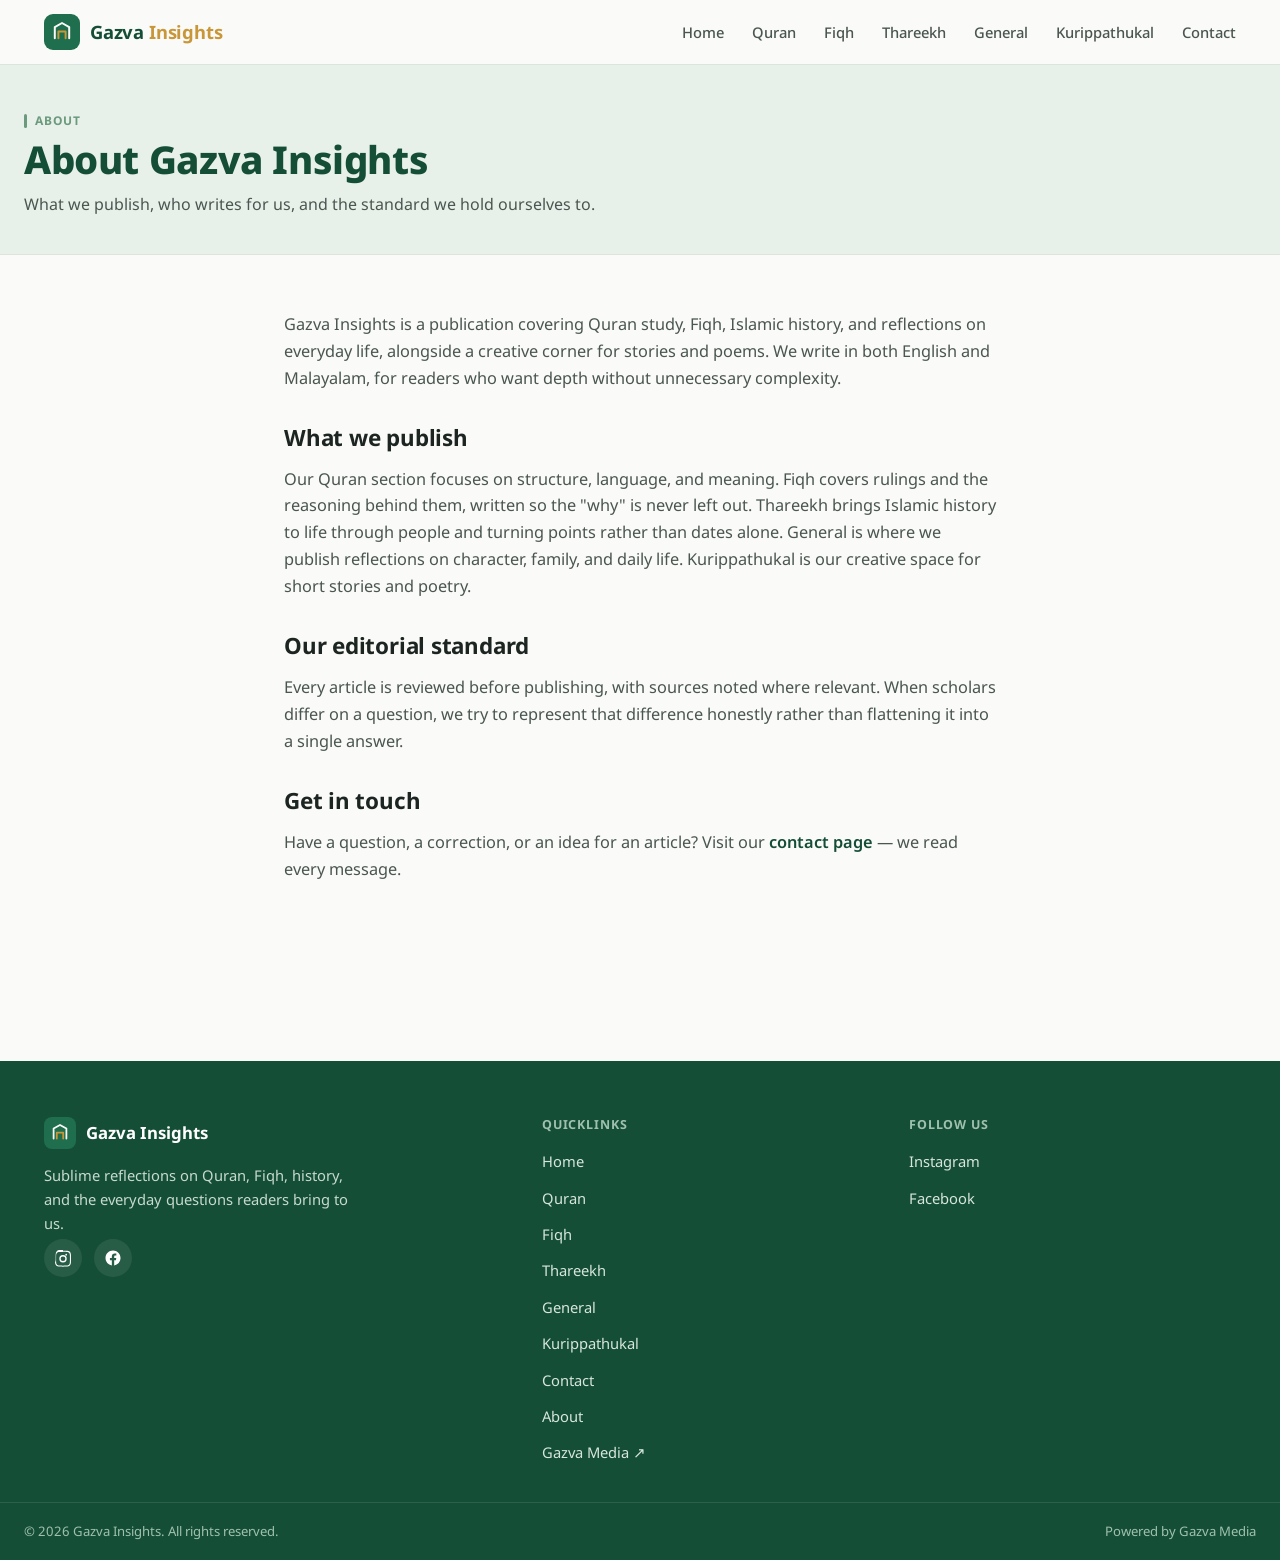
==== gazva-insights/about.html @ 68154a30 "" ====
<!DOCTYPE html>
<html lang="en">
<head>
  <meta charset="UTF-8" />
  <meta name="viewport" content="width=device-width, initial-scale=1.0" />
  <title>About — Gazva Insights</title>
  <meta name="description" content="About Gazva Insights — what we publish, who writes for us, and why." />
  <link rel="preconnect" href="https://fonts.googleapis.com" />
  <link rel="preconnect" href="https://fonts.gstatic.com" crossorigin />
  <link href="https://fonts.googleapis.com/css2?family=Noto+Sans:wght@400;500;600;700;800&family=Noto+Sans+Malayalam:wght@400;500;600;700&display=swap" rel="stylesheet" />
  <link rel="stylesheet" href="css/styles.css" />
</head>
<body>
  <a href="#main" class="skip-link">Skip to content</a>

  <div id="siteHeader"></div>

  <main id="main">
    <div class="page-banner">
      <div class="page-banner__inner">
        <span class="eyebrow cat-general">About</span>
        <h1>About Gazva Insights</h1>
        <p>What we publish, who writes for us, and the standard we hold ourselves to.</p>
      </div>
    </div>

    <section class="about-content">
      <p>Gazva Insights is a publication covering Quran study, Fiqh, Islamic history, and reflections on everyday life, alongside a creative corner for stories and poems. We write in both English and Malayalam, for readers who want depth without unnecessary complexity.</p>

      <h2>What we publish</h2>
      <p>Our Quran section focuses on structure, language, and meaning. Fiqh covers rulings and the reasoning behind them, written so the "why" is never left out. Thareekh brings Islamic history to life through people and turning points rather than dates alone. General is where we publish reflections on character, family, and daily life. Kurippathukal is our creative space for short stories and poetry.</p>

      <h2>Our editorial standard</h2>
      <p>Every article is reviewed before publishing, with sources noted where relevant. When scholars differ on a question, we try to represent that difference honestly rather than flattening it into a single answer.</p>

      <h2>Get in touch</h2>
      <p>Have a question, a correction, or an idea for an article? Visit our <a href="contact.html" style="color: var(--forest-dark); font-weight: 600;">contact page</a> — we read every message.</p>
    </section>
  </main>

  <div id="siteFooter"></div>

  <script src="js/component.js"></script>
  <script src="js/form.js"></script>
  <script src="js/main.js"></script>
</body>
</html>
---- gazva-insights/css/styles.css ----
/* ==========================================================================
   GAZVA INSIGHTS — Global Stylesheet
   Design tokens + shared components (navbar, footer, cards, sidebar, forms)
   ========================================================================== */

:root {
  /* Color */
  --paper: #FAFAF8;
  --paper-raised: #FFFFFF;
  --ink: #1C2521;
  --ink-soft: #4A5650;
  --forest: #1F6E4D;
  --forest-dark: #154E37;
  --forest-light: #2E8761;
  --moss: #E8F0EA;
  --moss-deep: #D3E5DA;
  --gold: #C8973A;
  --gold-soft: #F3E6CC;
  --line: #DDE3DE;
  --line-strong: #C4CEC8;

  /* Category accent tints — same family, different weight, used as wayfinding */
  --cat-quran: #1F6E4D;
  --cat-fiqh: #2E8761;
  --cat-thareekh: #4F8A6B;
  --cat-general: #6B9A7C;
  --cat-kurippathukal: #B68A2E;

  /* Type */
  --font-base: "Noto Sans", "Noto Sans Malayalam", -apple-system, "Segoe UI", sans-serif;
  --font-display: "Noto Sans", "Noto Sans Malayalam", -apple-system, "Segoe UI", sans-serif;

  /* Layout */
  --max-width: 1240px;
  --radius-sm: 6px;
  --radius-md: 10px;
  --radius-lg: 16px;
  --shadow-card: 0 1px 2px rgba(28, 37, 33, 0.04), 0 6px 20px rgba(28, 37, 33, 0.05);
  --shadow-raised: 0 4px 10px rgba(28, 37, 33, 0.06), 0 14px 32px rgba(28, 37, 33, 0.08);

  /* Motion */
  --ease: cubic-bezier(0.2, 0.7, 0.2, 1);
}

/* ---------- Reset ---------- */
* { box-sizing: border-box; }
html { scroll-behavior: smooth; }
body {
  margin: 0;
  font-family: var(--font-base);
  background: var(--paper);
  color: var(--ink);
  line-height: 1.65;
  -webkit-font-smoothing: antialiased;
}
img { max-width: 100%; display: block; }
a { color: inherit; text-decoration: none; }
ul { margin: 0; padding: 0; }
button { font-family: inherit; cursor: pointer; }
h1, h2, h3, h4 { font-family: var(--font-display); margin: 0; line-height: 1.25; letter-spacing: -0.01em; }
p { margin: 0; }

:focus-visible {
  outline: 2px solid var(--forest);
  outline-offset: 3px;
  border-radius: 4px;
}

@media (prefers-reduced-motion: reduce) {
  *, *::before, *::after {
    animation-duration: 0.001ms !important;
    transition-duration: 0.001ms !important;
    scroll-behavior: auto !important;
  }
}

.container {
  max-width: var(--max-width);
  margin: 0 auto;
  padding: 0 24px;
}

.eyebrow {
  display: inline-flex;
  align-items: center;
  gap: 8px;
  font-size: 0.75rem;
  font-weight: 700;
  letter-spacing: 0.08em;
  text-transform: uppercase;
  color: var(--forest-dark);
}
.eyebrow::before {
  content: "";
  width: 3px;
  height: 14px;
  border-radius: 2px;
  background: var(--forest);
  display: inline-block;
}

/* Category rule color variants — the site's wayfinding signature */
.eyebrow.cat-quran::before { background: var(--cat-quran); }
.eyebrow.cat-fiqh::before { background: var(--cat-fiqh); }
.eyebrow.cat-thareekh::before { background: var(--cat-thareekh); }
.eyebrow.cat-general::before { background: var(--cat-general); }
.eyebrow.cat-kurippathukal::before { background: var(--cat-kurippathukal); }

.eyebrow.cat-quran { color: var(--cat-quran); }
.eyebrow.cat-fiqh { color: var(--cat-fiqh); }
.eyebrow.cat-thareekh { color: var(--cat-thareekh); }
.eyebrow.cat-general { color: var(--cat-general); }
.eyebrow.cat-kurippathukal { color: var(--cat-kurippathukal); }

/* ---------- Buttons ---------- */
.btn {
  display: inline-flex;
  align-items: center;
  justify-content: center;
  gap: 8px;
  padding: 12px 24px;
  border-radius: var(--radius-sm);
  font-size: 0.95rem;
  font-weight: 600;
  border: 1px solid transparent;
  transition: transform 0.15s var(--ease), box-shadow 0.15s var(--ease), background 0.15s var(--ease);
}
.btn-primary {
  background: var(--forest);
  color: #fff;
}
.btn-primary:hover {
  background: var(--forest-dark);
  transform: translateY(-1px);
  box-shadow: var(--shadow-card);
}
.btn-outline {
  background: transparent;
  border-color: var(--line-strong);
  color: var(--ink);
}
.btn-outline:hover {
  border-color: var(--forest);
  color: var(--forest-dark);
}
.btn-block { width: 100%; }

/* ==========================================================================
   NAVBAR
   ========================================================================== */
.site-header {
  position: sticky;
  top: 0;
  z-index: 100;
  background: rgba(250, 250, 248, 0.92);
  backdrop-filter: blur(8px);
  border-bottom: 1px solid var(--line);
}
.navbar {
  display: flex;
  align-items: center;
  justify-content: space-between;
  padding: 14px 24px;
  max-width: var(--max-width);
  margin: 0 auto;
}
.navbar__brand {
  display: flex;
  align-items: center;
  gap: 10px;
}
.navbar__logo {
  width: 36px;
  height: 36px;
  flex-shrink: 0;
}
.navbar__name {
  font-weight: 700;
  font-size: 1.15rem;
  color: var(--forest-dark);
  letter-spacing: -0.01em;
}
.navbar__name span {
  color: var(--gold);
}
.navbar__links {
  display: flex;
  align-items: center;
  gap: 28px;
  list-style: none;
}
.navbar__links a {
  font-size: 0.92rem;
  font-weight: 500;
  color: var(--ink-soft);
  position: relative;
  padding: 6px 0;
  transition: color 0.15s var(--ease);
}
.navbar__links a:hover {
  color: var(--forest-dark);
}
.navbar__links a.is-active {
  color: var(--forest-dark);
  font-weight: 700;
}
.navbar__links a.is-active::after {
  content: "";
  position: absolute;
  left: 0;
  bottom: -4px;
  width: 100%;
  height: 2px;
  background: var(--forest);
  border-radius: 2px;
}
.navbar__toggle {
  display: none;
  background: none;
  border: none;
  padding: 6px;
}
.navbar__toggle svg { width: 24px; height: 24px; }

@media (max-width: 860px) {
  .navbar__links {
    position: fixed;
    top: 65px;
    left: 0;
    right: 0;
    background: var(--paper-raised);
    flex-direction: column;
    align-items: flex-start;
    gap: 4px;
    padding: 16px 24px 24px;
    border-bottom: 1px solid var(--line);
    box-shadow: var(--shadow-raised);
    transform: translateY(-12px);
    opacity: 0;
    visibility: hidden;
    transition: transform 0.2s var(--ease), opacity 0.2s var(--ease), visibility 0.2s;
  }
  .navbar__links.is-open {
    transform: translateY(0);
    opacity: 1;
    visibility: visible;
  }
  .navbar__links a {
    width: 100%;
    padding: 10px 0;
  }
  .navbar__toggle { display: inline-flex; }
}

/* ==========================================================================
   FOOTER
   ========================================================================== */
.site-footer {
  background: var(--forest-dark);
  color: #EAF1EC;
  margin-top: 80px;
}
.footer__top {
  max-width: var(--max-width);
  margin: 0 auto;
  padding: 56px 24px 36px;
  display: grid;
  grid-template-columns: 1.4fr 1fr 1fr;
  gap: 40px;
}
.footer__brand {
  display: flex;
  align-items: center;
  gap: 10px;
  margin-bottom: 14px;
}
.footer__brand .navbar__logo { width: 32px; height: 32px; }
.footer__brand-name {
  font-weight: 700;
  font-size: 1.05rem;
  color: #fff;
}
.footer__tagline {
  color: #C7DACE;
  font-size: 0.92rem;
  max-width: 320px;
}
.footer__heading {
  font-size: 0.78rem;
  font-weight: 700;
  letter-spacing: 0.07em;
  text-transform: uppercase;
  color: #9FC1AC;
  margin-bottom: 16px;
}
.footer__links { display: flex; flex-direction: column; gap: 10px; list-style: none; }
.footer__links a {
  color: #D7E6DC;
  font-size: 0.92rem;
  transition: color 0.15s var(--ease);
}
.footer__links a:hover { color: #fff; }
.footer__socials { display: flex; gap: 12px; margin-top: 4px; }
.footer__social-btn {
  width: 38px;
  height: 38px;
  border-radius: 50%;
  background: rgba(255,255,255,0.08);
  display: inline-flex;
  align-items: center;
  justify-content: center;
  transition: background 0.15s var(--ease), transform 0.15s var(--ease);
}
.footer__social-btn:hover {
  background: var(--gold);
  transform: translateY(-2px);
}
.footer__social-btn svg { width: 18px; height: 18px; fill: #fff; }
.footer__bottom {
  border-top: 1px solid rgba(255,255,255,0.1);
  padding: 18px 24px;
}
.footer__bottom-inner {
  max-width: var(--max-width);
  margin: 0 auto;
  display: flex;
  justify-content: space-between;
  flex-wrap: wrap;
  gap: 8px;
  font-size: 0.82rem;
  color: #9FC1AC;
}

@media (max-width: 760px) {
  .footer__top { grid-template-columns: 1fr; gap: 32px; }
  .footer__bottom-inner { flex-direction: column; text-align: center; }
}

/* ==========================================================================
   LAYOUT: content + sidebar
   ========================================================================== */
.page-layout {
  display: grid;
  grid-template-columns: 1fr 320px;
  gap: 48px;
  max-width: var(--max-width);
  margin: 0 auto;
  padding: 48px 24px 80px;
  align-items: start;
}
.page-layout__main { min-width: 0; }

@media (max-width: 960px) {
  .page-layout { grid-template-columns: 1fr; }
}

/* ---------- Sidebar: Ask your question ---------- */
.ask-sidebar {
  position: sticky;
  top: 96px;
  background: var(--paper-raised);
  border: 1px solid var(--line);
  border-radius: var(--radius-lg);
  padding: 28px;
  box-shadow: var(--shadow-card);
}
.ask-sidebar__title {
  font-size: 1.15rem;
  font-weight: 700;
  margin-bottom: 6px;
  color: var(--forest-dark);
}
.ask-sidebar__desc {
  font-size: 0.88rem;
  color: var(--ink-soft);
  margin-bottom: 18px;
}
.ask-sidebar .form-field { margin-bottom: 14px; }

/* ==========================================================================
   FORMS
   ========================================================================== */
.form-field { display: flex; flex-direction: column; gap: 6px; }
.form-field label {
  font-size: 0.82rem;
  font-weight: 600;
  color: var(--ink);
}
.form-field input,
.form-field textarea,
.form-field select {
  font-family: inherit;
  font-size: 0.92rem;
  padding: 11px 13px;
  border: 1px solid var(--line-strong);
  border-radius: var(--radius-sm);
  background: var(--paper);
  color: var(--ink);
  transition: border-color 0.15s var(--ease), box-shadow 0.15s var(--ease);
  width: 100%;
}
.form-field textarea { resize: vertical; min-height: 96px; }
.form-field input:focus,
.form-field textarea:focus,
.form-field select:focus {
  border-color: var(--forest);
  box-shadow: 0 0 0 3px rgba(31, 110, 77, 0.12);
  outline: none;
}
.form-status {
  font-size: 0.85rem;
  margin-top: 10px;
  padding: 10px 12px;
  border-radius: var(--radius-sm);
  display: none;
}
.form-status.is-visible { display: block; }
.form-status.is-success {
  background: var(--moss);
  color: var(--forest-dark);
}
.form-status.is-error {
  background: #FBEAEA;
  color: #A5302A;
}
.form-status.is-loading {
  background: var(--gold-soft);
  color: #7A5A1B;
}

/* ==========================================================================
   CARDS — mosaic system (different sizes per brief)
   ========================================================================== */
.card {
  background: var(--paper-raised);
  border: 1px solid var(--line);
  border-radius: var(--radius-md);
  overflow: hidden;
  transition: transform 0.2s var(--ease), box-shadow 0.2s var(--ease), border-color 0.2s var(--ease);
  display: flex;
  flex-direction: column;
}
.card:hover {
  transform: translateY(-3px);
  box-shadow: var(--shadow-raised);
  border-color: var(--line-strong);
}
.card__media {
  aspect-ratio: 16/10;
  background: var(--moss);
  overflow: hidden;
}
.card__media img { width: 100%; height: 100%; object-fit: cover; }
.card__body { padding: 18px 20px 22px; display: flex; flex-direction: column; gap: 10px; flex: 1; }
.card__title {
  font-size: 1.05rem;
  font-weight: 700;
  color: var(--ink);
}
.card a:hover .card__title { color: var(--forest-dark); }
.card__excerpt {
  font-size: 0.88rem;
  color: var(--ink-soft);
  flex: 1;
}
.card__meta {
  font-size: 0.78rem;
  color: var(--ink-soft);
  display: flex;
  align-items: center;
  gap: 6px;
  margin-top: auto;
}
.card__meta .dot { width: 3px; height: 3px; border-radius: 50%; background: var(--line-strong); }

/* Mosaic grid: lead card spans 2 cols + 2 rows, others smaller */
.mosaic {
  display: grid;
  grid-template-columns: repeat(4, 1fr);
  grid-auto-rows: 1fr;
  gap: 20px;
}
.mosaic .card--lead {
  grid-column: span 2;
  grid-row: span 2;
}
.mosaic .card--lead .card__media { aspect-ratio: 16/11; }
.mosaic .card--lead .card__title { font-size: 1.4rem; }
.mosaic .card--wide { grid-column: span 2; }

@media (max-width: 860px) {
  .mosaic { grid-template-columns: repeat(2, 1fr); }
  .mosaic .card--lead { grid-column: span 2; grid-row: span 1; }
  .mosaic .card--wide { grid-column: span 2; }
}
@media (max-width: 560px) {
  .mosaic { grid-template-columns: 1fr; }
  .mosaic .card--lead, .mosaic .card--wide { grid-column: span 1; }
}

/* Simple list grid for category pages */
.post-grid {
  display: grid;
  grid-template-columns: repeat(2, 1fr);
  gap: 22px;
}
@media (max-width: 700px) {
  .post-grid { grid-template-columns: 1fr; }
}

.load-more-wrap { display: flex; justify-content: center; margin-top: 36px; }

/* ==========================================================================
   HERO
   ========================================================================== */
.hero {
  border-bottom: 1px solid var(--line);
  background:
    radial-gradient(circle at 85% 20%, rgba(31,110,77,0.07), transparent 55%),
    var(--paper);
}
.hero__inner {
  max-width: var(--max-width);
  margin: 0 auto;
  padding: 72px 24px 64px;
  display: grid;
  grid-template-columns: 1.1fr 0.9fr;
  gap: 56px;
  align-items: center;

}
.hero__eyebrow {
  font-size: 0.78rem;
  font-weight: 700;
  letter-spacing: 0.1em;
  text-transform: uppercase;
  color: var(--forest);
  margin-bottom: 18px;
  display: block;
}

.hero__title {
  font-size: clamp(2.1rem, 4vw, 3.2rem);
  font-weight: 800;
  color: var(--ink);
  letter-spacing: -0.02em;
  margin-bottom: 18px;
}
.hero__title .accent { color: var(--forest); }
.hero__tagline {
  font-size: 1.08rem;
  color: var(--ink-soft);
  max-width: 480px;
  margin-bottom: 30px;
}
.hero__ctas { display: flex; gap: 14px; justify-content: center; align-items: center; }

.hero__feature {
  background: var(--paper-raised);
  border: 1px solid var(--line);
  border-radius: var(--radius-lg);
  box-shadow: var(--shadow-raised);
  overflow: hidden;
}
.hero__feature-media { aspect-ratio: 16/10; background: var(--moss); }
.hero__feature-media img { width: 100%; height: 100%; object-fit: cover; }
.hero__feature-body { padding: 22px 24px 26px; }
.hero__feature-tag {
  font-size: 0.72rem;
  font-weight: 700;
  letter-spacing: 0.07em;
  text-transform: uppercase;
  color: var(--gold);
  margin-bottom: 8px;
  display: block;
}
.hero__feature-title { font-size: 1.2rem; font-weight: 700; margin-bottom: 8px; }
.hero__feature-excerpt { font-size: 0.9rem; color: var(--ink-soft); }

@media (max-width: 900px) {
  .hero__inner { grid-template-columns: 1fr; padding-top: 48px; }
}



/* ==========================================================================
   SECTION HEADERS (category pages)
   ========================================================================== */
.section-head {
  display: flex;
  align-items: baseline;
  justify-content: space-between;
  margin-bottom: 28px;
  flex-wrap: wrap;
  gap: 12px;
}
.section-head h1, .section-head h2 { font-size: 1.8rem; font-weight: 800; }
.section-head__desc { color: var(--ink-soft); font-size: 0.95rem; max-width: 560px; margin-top: 6px; }

.page-banner {
  border-bottom: 1px solid var(--line);
  padding: 44px 24px 36px;
  background: var(--moss);
}
.page-banner__inner { max-width: var(--max-width); margin: 0 auto; }
.page-banner h1 { font-size: clamp(1.8rem, 3vw, 2.4rem); font-weight: 800; color: var(--forest-dark); }
.page-banner p { color: var(--ink-soft); margin-top: 8px; max-width: 600px; }

/* ==========================================================================
   ARTICLE PAGE
   ========================================================================== */
.article-header { margin-bottom: 28px; }
.article-header__title {
  font-size: clamp(1.7rem, 3vw, 2.3rem);
  font-weight: 800;
  margin: 12px 0 16px;
  color: var(--ink);
}
.article-meta {
  display: flex;
  align-items: center;
  gap: 14px;
  flex-wrap: wrap;
  font-size: 0.88rem;
  color: var(--ink-soft);
}
.article-meta__author {
  display: flex;
  align-items: center;
  gap: 10px;
}
.article-meta__avatar {
  width: 38px;
  height: 38px;
  border-radius: 50%;
  background: var(--moss-deep);
  flex-shrink: 0;
  overflow: hidden;
}
.article-meta__avatar img { width: 100%; height: 100%; object-fit: cover; }
.article-meta__name { font-weight: 700; color: var(--ink); display: block; }
.article-meta__role { font-size: 0.8rem; color: var(--ink-soft); }

.article-cover {
  width: 100%;
  aspect-ratio: 16/8;
  border-radius: var(--radius-lg);
  background: var(--moss);
  overflow: hidden;
  margin-bottom: 32px;
}
.article-cover img { width: 100%; height: 100%; object-fit: cover; }

.article-body {
  font-size: 1.04rem;
  color: var(--ink);
  max-width: 720px;
}
.article-body p { margin-bottom: 20px; }
.article-body h2 { font-size: 1.4rem; font-weight: 700; margin: 36px 0 16px; }
.article-body blockquote {
  border-left: 3px solid var(--gold);
  background: var(--gold-soft);
  margin: 28px 0;
  padding: 20px 24px;
  border-radius: 0 var(--radius-sm) var(--radius-sm) 0;
  font-size: 1.08rem;
  font-style: italic;
  color: #5C451A;
}
.article-body blockquote cite {
  display: block;
  margin-top: 10px;
  font-size: 0.82rem;
  font-style: normal;
  font-weight: 700;
  color: #8A6A26;
}

.share-row {
  display: flex;
  align-items: center;
  gap: 14px;
  margin: 36px 0;
  padding: 20px 0;
  border-top: 1px solid var(--line);
  border-bottom: 1px solid var(--line);
}
.share-row__label { font-size: 0.85rem; font-weight: 700; color: var(--ink-soft); }
.share-btn {
  width: 40px;
  height: 40px;
  border-radius: 50%;
  display: inline-flex;
  align-items: center;
  justify-content: center;
  background: var(--moss);
  transition: background 0.15s var(--ease), transform 0.15s var(--ease);
}
.share-btn svg { width: 18px; height: 18px; fill: var(--forest-dark); }
.share-btn:hover { background: var(--forest); transform: translateY(-2px); }
.share-btn:hover svg { fill: #fff; }

/* ---------- Comments ---------- */
.comments-section { margin-top: 48px; max-width: 720px; }
.comments-section h3 { font-size: 1.25rem; font-weight: 700; margin-bottom: 18px; }
.comment-form {
  background: var(--paper-raised);
  border: 1px solid var(--line);
  border-radius: var(--radius-md);
  padding: 24px;
}
.comment-form .form-field { margin-bottom: 16px; }
.comment-form-row { display: grid; grid-template-columns: 1fr 1fr; gap: 16px; }
@media (max-width: 560px) { .comment-form-row { grid-template-columns: 1fr; } }

/* ==========================================================================
   CONTACT PAGE
   ========================================================================== */
.contact-grid {
  display: grid;
  grid-template-columns: 0.85fr 1.15fr;
  gap: 48px;
  max-width: var(--max-width);
  margin: 0 auto;
  padding: 56px 24px 80px;
}
@media (max-width: 860px) {
  .contact-grid { grid-template-columns: 1fr; }
}
.contact-cards { display: flex; flex-direction: column; gap: 16px; }
.contact-card {
  display: flex;
  gap: 16px;
  align-items: flex-start;
  background: var(--paper-raised);
  border: 1px solid var(--line);
  border-radius: var(--radius-md);
  padding: 20px;
  transition: border-color 0.15s var(--ease), box-shadow 0.15s var(--ease);
}
.contact-card:hover { border-color: var(--line-strong); box-shadow: var(--shadow-card); }
.contact-card__icon {
  width: 44px;
  height: 44px;
  border-radius: 50%;
  background: var(--moss);
  display: flex;
  align-items: center;
  justify-content: center;
  flex-shrink: 0;
}
.contact-card__icon svg { width: 20px; height: 20px; fill: var(--forest-dark); }
.contact-card__title { font-weight: 700; margin-bottom: 4px; }
.contact-card__detail { color: var(--ink-soft); font-size: 0.92rem; }
.contact-card__detail a { color: var(--forest-dark); font-weight: 600; }

.contact-form-panel {
  background: var(--paper-raised);
  border: 1px solid var(--line);
  border-radius: var(--radius-lg);
  padding: 32px;
  box-shadow: var(--shadow-card);
}
.contact-form-row { display: grid; grid-template-columns: 1fr 1fr; gap: 16px; }
@media (max-width: 560px) { .contact-form-row { grid-template-columns: 1fr; } }

/* ==========================================================================
   ABOUT PAGE
   ========================================================================== */
.about-content {
  max-width: 760px;
  margin: 0 auto;
  padding: 56px 24px 80px;
}
.about-content p { margin-bottom: 18px; color: var(--ink-soft); font-size: 1.02rem; }
.about-content h2 { font-size: 1.4rem; font-weight: 700; margin: 32px 0 14px; color: var(--ink); }

/* ==========================================================================
   UTILITY
   ========================================================================== */
.visually-hidden {
  position: absolute;
  width: 1px;
  height: 1px;
  overflow: hidden;
  clip: rect(0,0,0,0);
}
.skip-link {
  position: absolute;
  left: -9999px;
  top: 0;
  background: var(--forest);
  color: #fff;
  padding: 10px 16px;
  z-index: 200;
}
.skip-link:focus { left: 12px; top: 12px; }
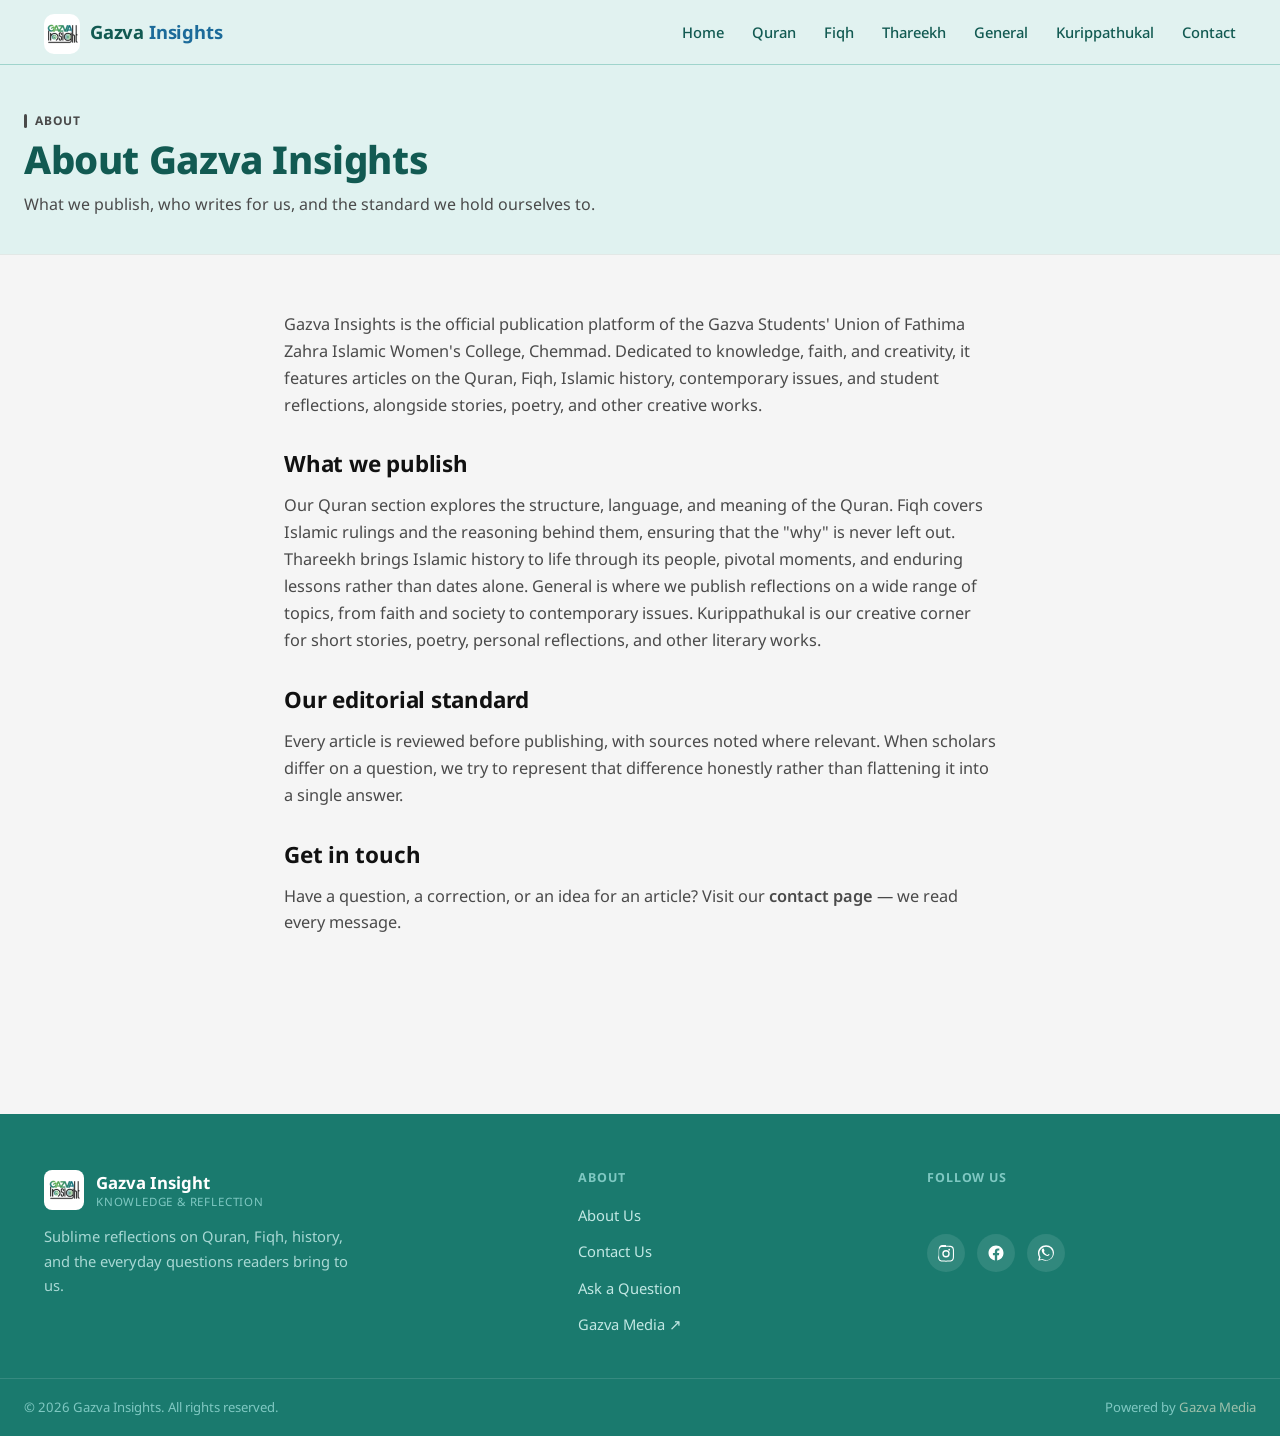
==== commit 2423d1b5: "add modified about.html" ====
--- a/gazva-insights/about.html
+++ b/gazva-insights/about.html
@@ -25,11 +25,10 @@
     </div>
 
     <section class="about-content">
-      <p>Gazva Insights is a publication covering Quran study, Fiqh, Islamic history, and reflections on everyday life, alongside a creative corner for stories and poems. We write in both English and Malayalam, for readers who want depth without unnecessary complexity.</p>
+      <p>Gazva Insights is the official publication platform of the Gazva Students' Union of Fathima Zahra Islamic Women's College, Chemmad. Dedicated to knowledge, faith, and creativity, it features articles on the Quran, Fiqh, Islamic history, contemporary issues, and student reflections, alongside stories, poetry, and other creative works.</p>
 
       <h2>What we publish</h2>
-      <p>Our Quran section focuses on structure, language, and meaning. Fiqh covers rulings and the reasoning behind them, written so the "why" is never left out. Thareekh brings Islamic history to life through people and turning points rather than dates alone. General is where we publish reflections on character, family, and daily life. Kurippathukal is our creative space for short stories and poetry.</p>
-
+      <p>Our Quran section explores the structure, language, and meaning of the Quran. Fiqh covers Islamic rulings and the reasoning behind them, ensuring that the "why" is never left out. Thareekh brings Islamic history to life through its people, pivotal moments, and enduring lessons rather than dates alone. General is where we publish reflections on a wide range of topics, from faith and society to contemporary issues. Kurippathukal is our creative corner for short stories, poetry, personal reflections, and other literary works.</p>
       <h2>Our editorial standard</h2>
       <p>Every article is reviewed before publishing, with sources noted where relevant. When scholars differ on a question, we try to represent that difference honestly rather than flattening it into a single answer.</p>
 
--- a/gazva-insights/css/styles.css
+++ b/gazva-insights/css/styles.css
@@ -4,42 +4,59 @@
    ========================================================================== */
 
 :root {
-  /* Color */
-  --paper: #FAFAF8;
-  --paper-raised: #FFFFFF;
-  --ink: #1C2521;
-  --ink-soft: #4A5650;
-  --forest: #1F6E4D;
-  --forest-dark: #154E37;
-  --forest-light: #2E8761;
-  --moss: #E8F0EA;
-  --moss-deep: #D3E5DA;
-  --gold: #C8973A;
-  --gold-soft: #F3E6CC;
-  --line: #DDE3DE;
-  --line-strong: #C4CEC8;
-
-  /* Category accent tints — same family, different weight, used as wayfinding */
-  --cat-quran: #1F6E4D;
-  --cat-fiqh: #2E8761;
-  --cat-thareekh: #4F8A6B;
-  --cat-general: #6B9A7C;
-  --cat-kurippathukal: #B68A2E;
-
-  /* Type */
-  --font-base: "Noto Sans", "Noto Sans Malayalam", -apple-system, "Segoe UI", sans-serif;
+  /* ── Core surfaces ── */
+  --paper:          #F5F5F5;      /* off-white page background */
+  --paper-raised:   #FFFFFF;      /* card / panel surfaces */
+  --ink:            #111111;      /* headings, strong text */
+  --ink-soft:       #4A4A4A;      /* body text, descriptions */
+  --ink-muted:      #888888;      /* meta, dates, captions */
+
+  /* ── Brand green (primary) ── */
+  --leaf:           #2E9E5B;      /* Forest Green — buttons, active states */
+  --leaf-dark:      #1F7A42;      /* hover on green */
+  --leaf-light:     #E6F7ED;      /* green tint surfaces */
+
+  /* ── Brand teal (secondary) ── */
+  --teal:           #1A7A6E;      /* Deep Teal — secondary actions */
+  --teal-dark:      #125A52;      /* hover on teal, footer headings */
+  --teal-light:     #E0F2F0;      /* teal tint surfaces */
+
+  /* ── Ocean blue (accent) ── */
+  --blue:           #1C6B9A;      /* Ocean Blue — links, badges, highlights */
+  --blue-dark:      #145078;      /* hover on blue */
+  --blue-light:     #E3EFF7;      /* blue tint surfaces */
+
+  /* ── Supporting tones ── */
+  --mint:           #5CC48A;      /* lighter green — hover fills, icons */
+  --teal-mid:       #2E9E8A;      /* mid teal — gradient midpoint */
+  --sky:            #3A8FC4;      /* sky blue — softer blue uses */
+
+  /* ── Logo gradient ── */
+  --gradient-logo: linear-gradient(135deg, #3DB05C, #1A7A6E, #1C6B9A);
+
+  /* ── Borders ── */
+  --line:           #E2E8E6;      /* default border */
+  --line-strong:    #C8D4D0;      /* hover / emphasis border */
+
+  /* ── Category wayfinding ── */
+  --cat-quran:        #1A7A6E;    /* deep teal */
+  --cat-fiqh:         #2E9E5B;    /* forest green */
+  --cat-thareekh:     #1C6B9A;    /* ocean blue */
+  --cat-general:      #4A4A4A;    /* ink soft */
+  --cat-kurippathukal:#5CC48A;    /* mint */
+
+  /* ── Type ── */
+  --font-base:    "Noto Sans", "Noto Sans Malayalam", -apple-system, "Segoe UI", sans-serif;
   --font-display: "Noto Sans", "Noto Sans Malayalam", -apple-system, "Segoe UI", sans-serif;
 
-  /* Layout */
-  --max-width: 1240px;
-  --radius-sm: 6px;
-  --radius-md: 10px;
-  --radius-lg: 16px;
-  --shadow-card: 0 1px 2px rgba(28, 37, 33, 0.04), 0 6px 20px rgba(28, 37, 33, 0.05);
-  --shadow-raised: 0 4px 10px rgba(28, 37, 33, 0.06), 0 14px 32px rgba(28, 37, 33, 0.08);
-
-  /* Motion */
-  --ease: cubic-bezier(0.2, 0.7, 0.2, 1);
+  /* ── Layout ── */
+  --max-width:     1240px;
+  --radius-sm:     6px;
+  --radius-md:     10px;
+  --radius-lg:     16px;
+  --shadow-card:   0 1px 2px rgba(17,17,17,0.04), 0 6px 20px rgba(17,17,17,0.05);
+  --shadow-raised: 0 4px 10px rgba(17,17,17,0.06), 0 14px 32px rgba(17,17,17,0.08);
+  --ease:          cubic-bezier(0.2, 0.7, 0.2, 1);
 }
 
 /* ---------- Reset ---------- */
@@ -61,7 +78,7 @@
 p { margin: 0; }
 
 :focus-visible {
-  outline: 2px solid var(--forest);
+  outline: 2px solid var(--leaf);
   outline-offset: 3px;
   border-radius: 4px;
 }
@@ -80,6 +97,7 @@
   padding: 0 24px;
 }
 
+/* ---------- Eyebrow ---------- */
 .eyebrow {
   display: inline-flex;
   align-items: center;
@@ -88,29 +106,28 @@
   font-weight: 700;
   letter-spacing: 0.08em;
   text-transform: uppercase;
-  color: var(--forest-dark);
+  color: var(--teal-dark);
 }
 .eyebrow::before {
   content: "";
   width: 3px;
   height: 14px;
   border-radius: 2px;
-  background: var(--forest);
+  background: var(--leaf);
   display: inline-block;
 }
 
-/* Category rule color variants — the site's wayfinding signature */
-.eyebrow.cat-quran::before { background: var(--cat-quran); }
-.eyebrow.cat-fiqh::before { background: var(--cat-fiqh); }
-.eyebrow.cat-thareekh::before { background: var(--cat-thareekh); }
-.eyebrow.cat-general::before { background: var(--cat-general); }
+.eyebrow.cat-quran::before         { background: var(--cat-quran); }
+.eyebrow.cat-fiqh::before          { background: var(--cat-fiqh); }
+.eyebrow.cat-thareekh::before      { background: var(--cat-thareekh); }
+.eyebrow.cat-general::before       { background: var(--cat-general); }
 .eyebrow.cat-kurippathukal::before { background: var(--cat-kurippathukal); }
 
-.eyebrow.cat-quran { color: var(--cat-quran); }
-.eyebrow.cat-fiqh { color: var(--cat-fiqh); }
-.eyebrow.cat-thareekh { color: var(--cat-thareekh); }
-.eyebrow.cat-general { color: var(--cat-general); }
-.eyebrow.cat-kurippathukal { color: var(--cat-kurippathukal); }
+.eyebrow.cat-quran         { color: var(--cat-quran); }
+.eyebrow.cat-fiqh          { color: var(--cat-fiqh); }
+.eyebrow.cat-thareekh      { color: var(--cat-thareekh); }
+.eyebrow.cat-general       { color: var(--cat-general); }
+.eyebrow.cat-kurippathukal { color: #3a9a70; }
 
 /* ---------- Buttons ---------- */
 .btn {
@@ -126,11 +143,11 @@
   transition: transform 0.15s var(--ease), box-shadow 0.15s var(--ease), background 0.15s var(--ease);
 }
 .btn-primary {
-  background: var(--forest);
+  background: var(--leaf);
   color: #fff;
 }
 .btn-primary:hover {
-  background: var(--forest-dark);
+  background: var(--leaf-dark);
   transform: translateY(-1px);
   box-shadow: var(--shadow-card);
 }
@@ -140,8 +157,8 @@
   color: var(--ink);
 }
 .btn-outline:hover {
-  border-color: var(--forest);
-  color: var(--forest-dark);
+  border-color: var(--leaf);
+  color: var(--leaf-dark);
 }
 .btn-block { width: 100%; }
 
@@ -152,9 +169,9 @@
   position: sticky;
   top: 0;
   z-index: 100;
-  background: rgba(250, 250, 248, 0.92);
+  background: rgba(224, 242, 240, 0.96);
   backdrop-filter: blur(8px);
-  border-bottom: 1px solid var(--line);
+  border-bottom: 1px solid #9FD4CC;
 }
 .navbar {
   display: flex;
@@ -177,11 +194,11 @@
 .navbar__name {
   font-weight: 700;
   font-size: 1.15rem;
-  color: var(--forest-dark);
+  color: var(--teal-dark);
   letter-spacing: -0.01em;
 }
 .navbar__name span {
-  color: var(--gold);
+  color: var(--blue);
 }
 .navbar__links {
   display: flex;
@@ -192,16 +209,16 @@
 .navbar__links a {
   font-size: 0.92rem;
   font-weight: 500;
-  color: var(--ink-soft);
+  color: var(--teal-dark);
   position: relative;
   padding: 6px 0;
   transition: color 0.15s var(--ease);
 }
 .navbar__links a:hover {
-  color: var(--forest-dark);
+  color: var(--leaf-dark);
 }
 .navbar__links a.is-active {
-  color: var(--forest-dark);
+  color: var(--leaf-dark);
   font-weight: 700;
 }
 .navbar__links a.is-active::after {
@@ -211,7 +228,7 @@
   bottom: -4px;
   width: 100%;
   height: 2px;
-  background: var(--forest);
+  background: var(--leaf);
   border-radius: 2px;
 }
 .navbar__toggle {
@@ -221,6 +238,15 @@
   padding: 6px;
 }
 .navbar__toggle svg { width: 24px; height: 24px; }
+
+/* Navbar CTA button override */
+.navbar .btn-primary {
+  background: var(--teal);
+  color: #fff;
+}
+.navbar .btn-primary:hover {
+  background: var(--teal-dark);
+}
 
 @media (max-width: 860px) {
   .navbar__links {
@@ -228,12 +254,12 @@
     top: 65px;
     left: 0;
     right: 0;
-    background: var(--paper-raised);
+    background: #E0F2F0;
     flex-direction: column;
     align-items: flex-start;
     gap: 4px;
     padding: 16px 24px 24px;
-    border-bottom: 1px solid var(--line);
+    border-bottom: 1px solid #9FD4CC;
     box-shadow: var(--shadow-raised);
     transform: translateY(-12px);
     opacity: 0;
@@ -256,16 +282,16 @@
    FOOTER
    ========================================================================== */
 .site-footer {
-  background: var(--forest-dark);
-  color: #EAF1EC;
+  background: var(--teal);
+  color: #E0F2F0;
   margin-top: 80px;
 }
 .footer__top {
   max-width: var(--max-width);
   margin: 0 auto;
-  padding: 56px 24px 36px;
+  padding: 56px 24px 40px;
   display: grid;
-  grid-template-columns: 1.4fr 1fr 1fr;
+  grid-template-columns: 1.6fr 1fr 1fr;
   gap: 40px;
 }
 .footer__brand {
@@ -281,7 +307,7 @@
   color: #fff;
 }
 .footer__tagline {
-  color: #C7DACE;
+  color: #A8D8D4;
   font-size: 0.92rem;
   max-width: 320px;
 }
@@ -290,34 +316,34 @@
   font-weight: 700;
   letter-spacing: 0.07em;
   text-transform: uppercase;
-  color: #9FC1AC;
+  color: #7FC8C2;
   margin-bottom: 16px;
 }
 .footer__links { display: flex; flex-direction: column; gap: 10px; list-style: none; }
 .footer__links a {
-  color: #D7E6DC;
+  color: #C2E8E4;
   font-size: 0.92rem;
   transition: color 0.15s var(--ease);
 }
 .footer__links a:hover { color: #fff; }
-.footer__socials { display: flex; gap: 12px; margin-top: 4px; }
+.footer__socials { display: flex; gap: 12px; margin-top: 16px; }
 .footer__social-btn {
   width: 38px;
   height: 38px;
   border-radius: 50%;
-  background: rgba(255,255,255,0.08);
+  background: rgba(255,255,255,0.1);
   display: inline-flex;
   align-items: center;
   justify-content: center;
   transition: background 0.15s var(--ease), transform 0.15s var(--ease);
 }
 .footer__social-btn:hover {
-  background: var(--gold);
+  background: var(--leaf);
   transform: translateY(-2px);
 }
 .footer__social-btn svg { width: 18px; height: 18px; fill: #fff; }
 .footer__bottom {
-  border-top: 1px solid rgba(255,255,255,0.1);
+  border-top: 1px solid rgba(255,255,255,0.12);
   padding: 18px 24px;
 }
 .footer__bottom-inner {
@@ -328,11 +354,73 @@
   flex-wrap: wrap;
   gap: 8px;
   font-size: 0.82rem;
-  color: #9FC1AC;
-}
-
+  color: #7FC8C2;
+}
+
+/* ── Brand column ── */
+.footer__col--brand .footer__brand {
+  display: flex;
+  align-items: center;
+  gap: 12px;
+  margin-bottom: 14px;
+}
+.footer__logo-img {
+  width: 40px;
+  height: 40px;
+  border-radius: 8px;
+  object-fit: contain;
+  flex-shrink: 0;
+}
+.footer__brand-text {
+  display: flex;
+  flex-direction: column;
+  line-height: 1.25;
+}
+.footer__brand-subline {
+  font-size: 0.72rem;
+  color: #7FC8C2;
+  letter-spacing: 0.07em;
+  text-transform: uppercase;
+  margin-top: 2px;
+}
+
+/* ── Follow Us ── */
+.footer__links--social { display: flex; flex-direction: column; gap: 12px; }
+.footer__links--social a {
+  display: flex;
+  align-items: center;
+  gap: 10px;
+  color: #C2E8E4;
+  font-size: 0.92rem;
+  transition: color 0.15s var(--ease);
+}
+.footer__links--social a:hover { color: #fff; }
+.footer__follow-icon {
+  width: 30px;
+  height: 30px;
+  border-radius: 50%;
+  display: flex;
+  align-items: center;
+  justify-content: center;
+  flex-shrink: 0;
+  transition: transform 0.15s var(--ease);
+}
+.footer__links--social a:hover .footer__follow-icon { transform: translateY(-2px); }
+.footer__follow-icon svg { width: 15px; height: 15px; }
+.footer__follow-icon--insta {
+  background: linear-gradient(135deg, #f09433, #e6683c, #dc2743, #cc2366, #bc1888);
+  color: #fff;
+}
+.footer__follow-icon--fb  { background: #1877F2; color: #fff; }
+.footer__follow-icon--wa  { background: #25D366; color: #fff; }
+
+@media (max-width: 960px) {
+  .footer__top { grid-template-columns: 1fr 1fr; gap: 32px; }
+  .footer__col--brand { grid-column: span 2; }
+}
 @media (max-width: 760px) {
-  .footer__top { grid-template-columns: 1fr; gap: 32px; }
+  .footer__top { grid-template-columns: 1fr; gap: 28px; }
+  .footer__col--brand { grid-column: span 1; }
   .footer__bottom-inner { flex-direction: column; text-align: center; }
 }
 
@@ -354,7 +442,7 @@
   .page-layout { grid-template-columns: 1fr; }
 }
 
-/* ---------- Sidebar: Ask your question ---------- */
+/* ---------- Sidebar ---------- */
 .ask-sidebar {
   position: sticky;
   top: 96px;
@@ -368,7 +456,7 @@
   font-size: 1.15rem;
   font-weight: 700;
   margin-bottom: 6px;
-  color: var(--forest-dark);
+  color: var(--teal-dark);
 }
 .ask-sidebar__desc {
   font-size: 0.88rem;
@@ -403,8 +491,8 @@
 .form-field input:focus,
 .form-field textarea:focus,
 .form-field select:focus {
-  border-color: var(--forest);
-  box-shadow: 0 0 0 3px rgba(31, 110, 77, 0.12);
+  border-color: var(--leaf);
+  box-shadow: 0 0 0 3px rgba(46, 158, 91, 0.15);
   outline: none;
 }
 .form-status {
@@ -416,20 +504,20 @@
 }
 .form-status.is-visible { display: block; }
 .form-status.is-success {
-  background: var(--moss);
-  color: var(--forest-dark);
+  background: var(--leaf-light);
+  color: var(--leaf-dark);
 }
 .form-status.is-error {
   background: #FBEAEA;
   color: #A5302A;
 }
 .form-status.is-loading {
-  background: var(--gold-soft);
-  color: #7A5A1B;
-}
-
-/* ==========================================================================
-   CARDS — mosaic system (different sizes per brief)
+  background: var(--blue-light);
+  color: var(--blue-dark);
+}
+
+/* ==========================================================================
+   CARDS
    ========================================================================== */
 .card {
   background: var(--paper-raised);
@@ -447,7 +535,7 @@
 }
 .card__media {
   aspect-ratio: 16/10;
-  background: var(--moss);
+  background: var(--teal-light);
   overflow: hidden;
 }
 .card__media img { width: 100%; height: 100%; object-fit: cover; }
@@ -457,7 +545,7 @@
   font-weight: 700;
   color: var(--ink);
 }
-.card a:hover .card__title { color: var(--forest-dark); }
+.card:hover .card__title { color: var(--teal-dark); }
 .card__excerpt {
   font-size: 0.88rem;
   color: var(--ink-soft);
@@ -465,7 +553,7 @@
 }
 .card__meta {
   font-size: 0.78rem;
-  color: var(--ink-soft);
+  color: var(--ink-muted);
   display: flex;
   align-items: center;
   gap: 6px;
@@ -473,17 +561,16 @@
 }
 .card__meta .dot { width: 3px; height: 3px; border-radius: 50%; background: var(--line-strong); }
 
-/* Mosaic grid: lead card spans 2 cols + 2 rows, others smaller */
+.is-hidden { display: none !important; }
+
+/* ── Mosaic ── */
 .mosaic {
   display: grid;
   grid-template-columns: repeat(4, 1fr);
   grid-auto-rows: 1fr;
   gap: 20px;
 }
-.mosaic .card--lead {
-  grid-column: span 2;
-  grid-row: span 2;
-}
+.mosaic .card--lead { grid-column: span 2; grid-row: span 2; }
 .mosaic .card--lead .card__media { aspect-ratio: 16/11; }
 .mosaic .card--lead .card__title { font-size: 1.4rem; }
 .mosaic .card--wide { grid-column: span 2; }
@@ -498,7 +585,7 @@
   .mosaic .card--lead, .mosaic .card--wide { grid-column: span 1; }
 }
 
-/* Simple list grid for category pages */
+/* ── Post grid ── */
 .post-grid {
   display: grid;
   grid-template-columns: repeat(2, 1fr);
@@ -516,7 +603,7 @@
 .hero {
   border-bottom: 1px solid var(--line);
   background:
-    radial-gradient(circle at 85% 20%, rgba(31,110,77,0.07), transparent 55%),
+    radial-gradient(circle at 85% 20%, rgba(46, 158, 91, 0.07), transparent 55%),
     var(--paper);
 }
 .hero__inner {
@@ -527,18 +614,16 @@
   grid-template-columns: 1.1fr 0.9fr;
   gap: 56px;
   align-items: center;
-
 }
 .hero__eyebrow {
   font-size: 0.78rem;
   font-weight: 700;
   letter-spacing: 0.1em;
   text-transform: uppercase;
-  color: var(--forest);
+  color: var(--leaf);
   margin-bottom: 18px;
   display: block;
 }
-
 .hero__title {
   font-size: clamp(2.1rem, 4vw, 3.2rem);
   font-weight: 800;
@@ -546,15 +631,14 @@
   letter-spacing: -0.02em;
   margin-bottom: 18px;
 }
-.hero__title .accent { color: var(--forest); }
+.hero__title .accent { color: var(--leaf); }
 .hero__tagline {
   font-size: 1.08rem;
   color: var(--ink-soft);
   max-width: 480px;
   margin-bottom: 30px;
 }
-.hero__ctas { display: flex; gap: 14px; justify-content: center; align-items: center; }
-
+.hero__ctas { display: flex; gap: 14px; align-items: center; }
 .hero__feature {
   background: var(--paper-raised);
   border: 1px solid var(--line);
@@ -562,7 +646,7 @@
   box-shadow: var(--shadow-raised);
   overflow: hidden;
 }
-.hero__feature-media { aspect-ratio: 16/10; background: var(--moss); }
+.hero__feature-media { aspect-ratio: 16/10; background: var(--teal-light); }
 .hero__feature-media img { width: 100%; height: 100%; object-fit: cover; }
 .hero__feature-body { padding: 22px 24px 26px; }
 .hero__feature-tag {
@@ -570,21 +654,19 @@
   font-weight: 700;
   letter-spacing: 0.07em;
   text-transform: uppercase;
-  color: var(--gold);
+  color: var(--blue);
   margin-bottom: 8px;
   display: block;
 }
-.hero__feature-title { font-size: 1.2rem; font-weight: 700; margin-bottom: 8px; }
+.hero__feature-title { font-size: 1.2rem; font-weight: 700; margin-bottom: 8px; color: var(--ink); }
 .hero__feature-excerpt { font-size: 0.9rem; color: var(--ink-soft); }
 
 @media (max-width: 900px) {
   .hero__inner { grid-template-columns: 1fr; padding-top: 48px; }
 }
 
-
-
-/* ==========================================================================
-   SECTION HEADERS (category pages)
+/* ==========================================================================
+   PAGE BANNER
    ========================================================================== */
 .section-head {
   display: flex;
@@ -600,10 +682,14 @@
 .page-banner {
   border-bottom: 1px solid var(--line);
   padding: 44px 24px 36px;
-  background: var(--moss);
+  background: var(--teal-light);
 }
 .page-banner__inner { max-width: var(--max-width); margin: 0 auto; }
-.page-banner h1 { font-size: clamp(1.8rem, 3vw, 2.4rem); font-weight: 800; color: var(--forest-dark); }
+.page-banner h1 {
+  font-size: clamp(1.8rem, 3vw, 2.4rem);
+  font-weight: 800;
+  color: var(--teal-dark);
+}
 .page-banner p { color: var(--ink-soft); margin-top: 8px; max-width: 600px; }
 
 /* ==========================================================================
@@ -624,16 +710,12 @@
   font-size: 0.88rem;
   color: var(--ink-soft);
 }
-.article-meta__author {
-  display: flex;
-  align-items: center;
-  gap: 10px;
-}
+.article-meta__author { display: flex; align-items: center; gap: 10px; }
 .article-meta__avatar {
   width: 38px;
   height: 38px;
   border-radius: 50%;
-  background: var(--moss-deep);
+  background: var(--teal-light);
   flex-shrink: 0;
   overflow: hidden;
 }
@@ -645,28 +727,24 @@
   width: 100%;
   aspect-ratio: 16/8;
   border-radius: var(--radius-lg);
-  background: var(--moss);
+  background: var(--teal-light);
   overflow: hidden;
   margin-bottom: 32px;
 }
 .article-cover img { width: 100%; height: 100%; object-fit: cover; }
 
-.article-body {
-  font-size: 1.04rem;
-  color: var(--ink);
-  max-width: 720px;
-}
+.article-body { font-size: 1.04rem; color: var(--ink); max-width: 720px; }
 .article-body p { margin-bottom: 20px; }
 .article-body h2 { font-size: 1.4rem; font-weight: 700; margin: 36px 0 16px; }
 .article-body blockquote {
-  border-left: 3px solid var(--gold);
-  background: var(--gold-soft);
+  border-left: 3px solid var(--blue);
+  background: var(--blue-light);
   margin: 28px 0;
   padding: 20px 24px;
   border-radius: 0 var(--radius-sm) var(--radius-sm) 0;
   font-size: 1.08rem;
   font-style: italic;
-  color: #5C451A;
+  color: var(--blue-dark);
 }
 .article-body blockquote cite {
   display: block;
@@ -674,9 +752,10 @@
   font-size: 0.82rem;
   font-style: normal;
   font-weight: 700;
-  color: #8A6A26;
-}
-
+  color: var(--blue);
+}
+
+/* ── Share row ── */
 .share-row {
   display: flex;
   align-items: center;
@@ -694,14 +773,14 @@
   display: inline-flex;
   align-items: center;
   justify-content: center;
-  background: var(--moss);
+  background: var(--teal-light);
   transition: background 0.15s var(--ease), transform 0.15s var(--ease);
 }
-.share-btn svg { width: 18px; height: 18px; fill: var(--forest-dark); }
-.share-btn:hover { background: var(--forest); transform: translateY(-2px); }
+.share-btn svg { width: 18px; height: 18px; fill: var(--teal-dark); }
+.share-btn:hover { background: var(--leaf); transform: translateY(-2px); }
 .share-btn:hover svg { fill: #fff; }
 
-/* ---------- Comments ---------- */
+/* ── Comments ── */
 .comments-section { margin-top: 48px; max-width: 720px; }
 .comments-section h3 { font-size: 1.25rem; font-weight: 700; margin-bottom: 18px; }
 .comment-form {
@@ -725,9 +804,8 @@
   margin: 0 auto;
   padding: 56px 24px 80px;
 }
-@media (max-width: 860px) {
-  .contact-grid { grid-template-columns: 1fr; }
-}
+@media (max-width: 860px) { .contact-grid { grid-template-columns: 1fr; } }
+
 .contact-cards { display: flex; flex-direction: column; gap: 16px; }
 .contact-card {
   display: flex;
@@ -744,16 +822,17 @@
   width: 44px;
   height: 44px;
   border-radius: 50%;
-  background: var(--moss);
+  background: var(--teal-light);
   display: flex;
   align-items: center;
   justify-content: center;
   flex-shrink: 0;
 }
-.contact-card__icon svg { width: 20px; height: 20px; fill: var(--forest-dark); }
-.contact-card__title { font-weight: 700; margin-bottom: 4px; }
+.contact-card__icon svg { width: 20px; height: 20px; fill: var(--teal-dark); }
+.contact-card__title { font-weight: 700; margin-bottom: 4px; color: var(--ink); }
 .contact-card__detail { color: var(--ink-soft); font-size: 0.92rem; }
-.contact-card__detail a { color: var(--forest-dark); font-weight: 600; }
+.contact-card__detail a { color: var(--teal); font-weight: 600; }
+.contact-card__detail a:hover { color: var(--teal-dark); }
 
 .contact-form-panel {
   background: var(--paper-raised);
@@ -765,6 +844,97 @@
 .contact-form-row { display: grid; grid-template-columns: 1fr 1fr; gap: 16px; }
 @media (max-width: 560px) { .contact-form-row { grid-template-columns: 1fr; } }
 
+/* ── Floating contact ── */
+.contact-floating {
+  max-width: 720px;
+  margin: 0 auto;
+  padding: 56px 24px 80px;
+}
+.contact-floating__header { text-align: center; margin-bottom: 32px; }
+.contact-floating__header p { color: var(--ink-soft); font-size: 0.95rem; }
+.contact-channel-grid {
+  display: grid;
+  grid-template-columns: repeat(3, 1fr);
+  gap: 14px;
+  margin-bottom: 20px;
+}
+.contact-channel-card {
+  display: flex;
+  flex-direction: column;
+  align-items: center;
+  text-align: center;
+  gap: 12px;
+  background: var(--paper-raised);
+  border: 1px solid var(--line);
+  border-radius: var(--radius-lg);
+  padding: 28px 16px;
+  text-decoration: none;
+  color: inherit;
+  transition: border-color 0.15s var(--ease), box-shadow 0.15s var(--ease), transform 0.15s var(--ease);
+}
+.contact-channel-card:hover {
+  border-color: var(--leaf);
+  box-shadow: var(--shadow-card);
+  transform: translateY(-2px);
+}
+.contact-channel-card__icon {
+  width: 52px;
+  height: 52px;
+  border-radius: 50%;
+  display: flex;
+  align-items: center;
+  justify-content: center;
+}
+.contact-channel-card__icon--green { background: var(--leaf-light);  color: var(--leaf-dark); }
+.contact-channel-card__icon--amber { background: var(--blue-light);  color: var(--blue-dark); }
+.contact-channel-card__icon--teal  { background: var(--teal-light);  color: var(--teal-dark); }
+.contact-channel-card__title { font-weight: 700; font-size: 0.95rem; color: var(--ink); }
+.contact-channel-card__sub   { font-size: 0.82rem; color: var(--ink-soft); word-break: break-all; }
+.contact-social-row {
+  display: flex;
+  align-items: center;
+  justify-content: center;
+  gap: 14px;
+  margin-bottom: 32px;
+  padding: 18px 0;
+  border-top: 1px solid var(--line);
+  border-bottom: 1px solid var(--line);
+}
+.contact-social-row__label {
+  font-size: 0.82rem;
+  font-weight: 700;
+  color: var(--ink-soft);
+  text-transform: uppercase;
+  letter-spacing: 0.07em;
+}
+.contact-social-row__icons { display: flex; gap: 10px; }
+.contact-social-btn {
+  width: 38px;
+  height: 38px;
+  border-radius: 50%;
+  background: var(--teal-light);
+  display: flex;
+  align-items: center;
+  justify-content: center;
+  color: var(--teal-dark);
+  transition: background 0.15s var(--ease), transform 0.15s var(--ease);
+}
+.contact-social-btn:hover {
+  background: var(--leaf);
+  color: #fff;
+  transform: translateY(-2px);
+}
+.contact-form-panel h2 { font-size: 1.2rem; font-weight: 700; color: var(--ink); margin-bottom: 6px; }
+.contact-form-panel > p { color: var(--ink-soft); font-size: 0.92rem; margin-bottom: 22px; }
+.contact-form-panel .form-field { margin-bottom: 16px; }
+.contact-form-panel .btn { margin-top: 4px; width: 100%; }
+
+@media (max-width: 560px) {
+  .contact-channel-grid { grid-template-columns: 1fr; }
+  .contact-channel-card { flex-direction: row; text-align: left; padding: 18px 20px; }
+  .contact-form-panel { padding: 22px 18px; }
+}
+
 /* ==========================================================================
    ABOUT PAGE
    ========================================================================== */
@@ -790,9 +960,28 @@
   position: absolute;
   left: -9999px;
   top: 0;
-  background: var(--forest);
+  background: var(--leaf);
   color: #fff;
   padding: 10px 16px;
   z-index: 200;
 }
 .skip-link:focus { left: 12px; top: 12px; }
+
+/* ==========================================================================
+   HERO ANIMATION
+   ========================================================================== */
+.hero-title,
+.hero-text,
+.hero-buttons {
+  opacity: 0;
+  transform: scale(0.8);
+  animation: zoomIn 0.8s ease-out forwards;
+}
+.hero-title   { animation-delay: 0.2s; }
+.hero-text    { animation-delay: 0.5s; }
+.hero-buttons { animation-delay: 0.8s; }
+
+@keyframes zoomIn {
+  from { opacity: 0; transform: scale(0.8); }
+  to   { opacity: 1; transform: scale(1); }
+}
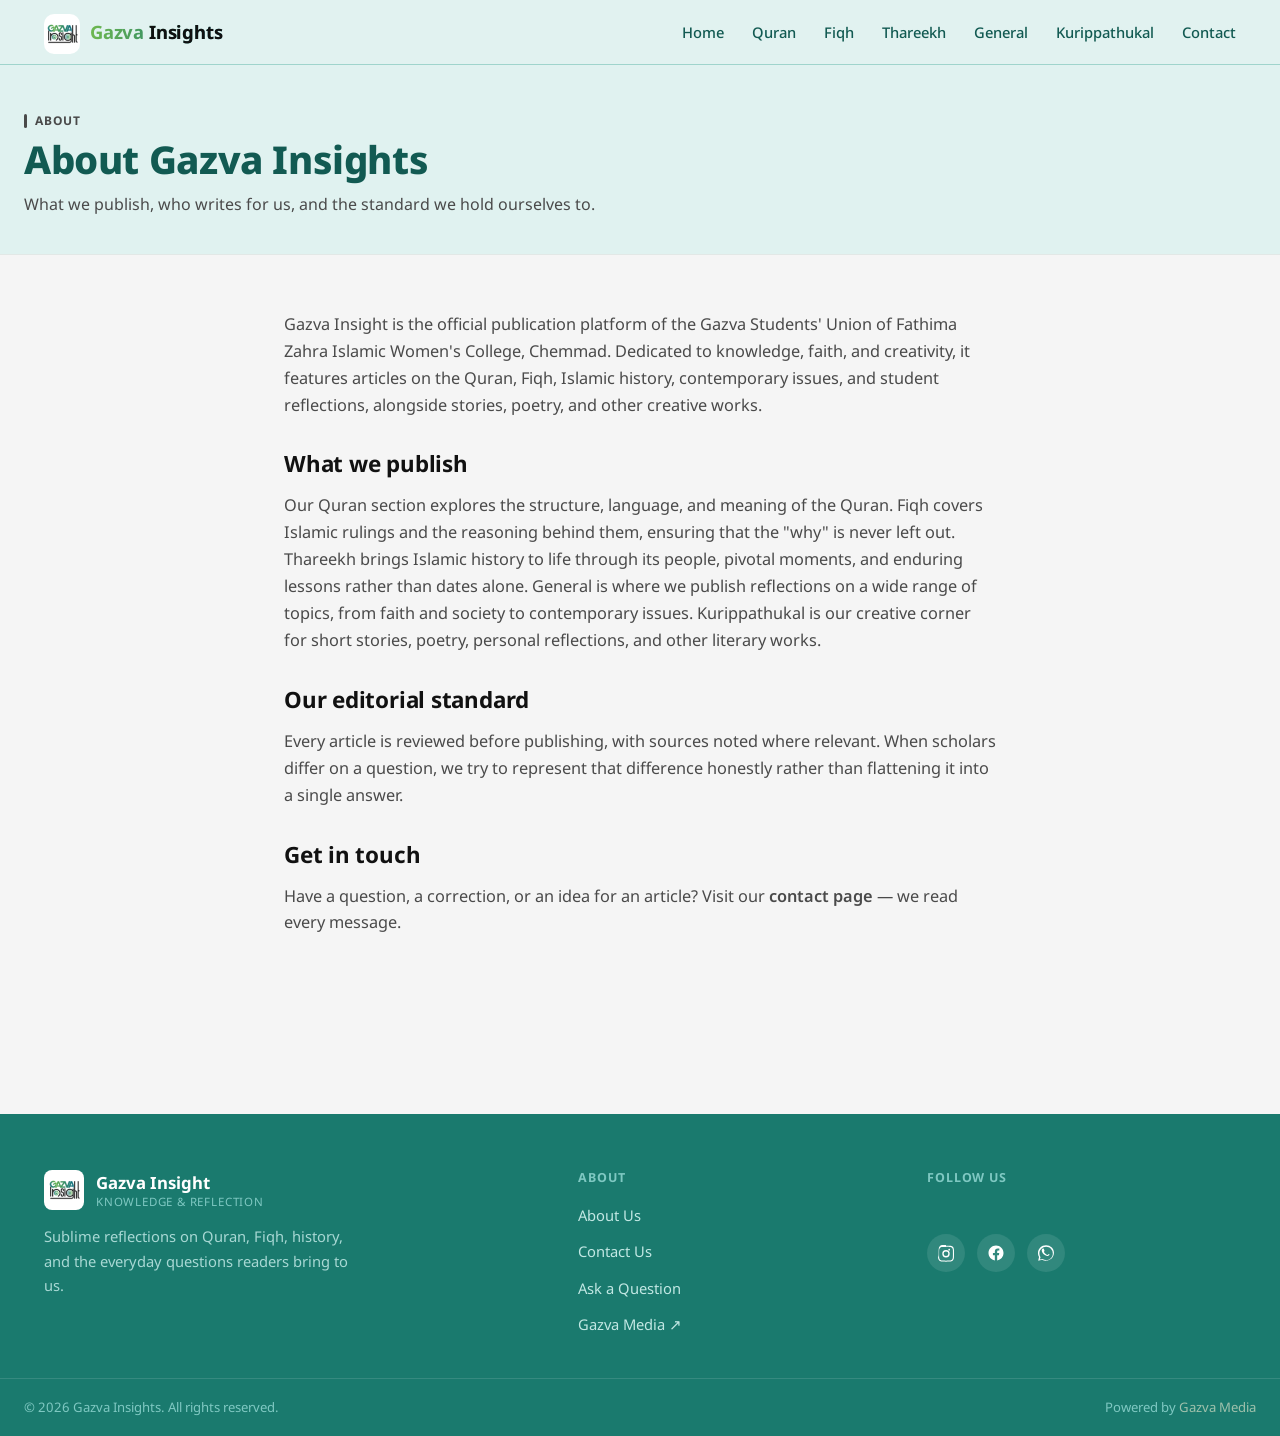
==== commit 3fac9686: "contact.html updated" ====
--- a/gazva-insights/about.html
+++ b/gazva-insights/about.html
@@ -25,7 +25,7 @@
     </div>
 
     <section class="about-content">
-      <p>Gazva Insights is the official publication platform of the Gazva Students' Union of Fathima Zahra Islamic Women's College, Chemmad. Dedicated to knowledge, faith, and creativity, it features articles on the Quran, Fiqh, Islamic history, contemporary issues, and student reflections, alongside stories, poetry, and other creative works.</p>
+      <p>Gazva Insight is the official publication platform of the Gazva Students' Union of Fathima Zahra Islamic Women's College, Chemmad. Dedicated to knowledge, faith, and creativity, it features articles on the Quran, Fiqh, Islamic history, contemporary issues, and student reflections, alongside stories, poetry, and other creative works.</p>
 
       <h2>What we publish</h2>
       <p>Our Quran section explores the structure, language, and meaning of the Quran. Fiqh covers Islamic rulings and the reasoning behind them, ensuring that the "why" is never left out. Thareekh brings Islamic history to life through its people, pivotal moments, and enduring lessons rather than dates alone. General is where we publish reflections on a wide range of topics, from faith and society to contemporary issues. Kurippathukal is our creative corner for short stories, poetry, personal reflections, and other literary works.</p>
--- a/gazva-insights/css/styles.css
+++ b/gazva-insights/css/styles.css
@@ -13,12 +13,15 @@
 
   /* ── Brand green (primary) ── */
   --leaf:           #2E9E5B;      /* Forest Green — buttons, active states */
-  --leaf-dark:      #1F7A42;      /* hover on green */
+  --leaf-dark:      #1F7A42;
+  --primary:        #6eb84f;      /* primary color */
+    --primary2 :      #05697a;      /* secondary color */
   --leaf-light:     #E6F7ED;      /* green tint surfaces */
 
   /* ── Brand teal (secondary) ── */
   --teal:           #1A7A6E;      /* Deep Teal — secondary actions */
   --teal-dark:      #125A52;      /* hover on teal, footer headings */
+
   --teal-light:     #E0F2F0;      /* teal tint surfaces */
 
   /* ── Ocean blue (accent) ── */
@@ -33,6 +36,7 @@
 
   /* ── Logo gradient ── */
   --gradient-logo: linear-gradient(135deg, #3DB05C, #1A7A6E, #1C6B9A);
+  --primary-gradient: linear-gradient(90deg, #6eb84f 0%, #05697a 100%);
 
   /* ── Borders ── */
   --line:           #E2E8E6;      /* default border */
@@ -59,6 +63,7 @@
   --ease:          cubic-bezier(0.2, 0.7, 0.2, 1);
 }
 
+  
 /* ---------- Reset ---------- */
 * { box-sizing: border-box; }
 html { scroll-behavior: smooth; }
@@ -194,11 +199,18 @@
 .navbar__name {
   font-weight: 700;
   font-size: 1.15rem;
-  color: var(--teal-dark);
   letter-spacing: -0.01em;
+
+  background: linear-gradient(90deg, #6eb84f 0%, #05697a 100%);
+  background-clip: text;
+  -webkit-background-clip: text;
+
+  color: transparent;
+  -webkit-text-fill-color: transparent;
 }
 .navbar__name span {
-  color: var(--blue);
+  color: var(--ink);
+  -webkit-text-fill-color: var(--ink);
 }
 .navbar__links {
   display: flex;
@@ -984,4 +996,349 @@
 @keyframes zoomIn {
   from { opacity: 0; transform: scale(0.8); }
   to   { opacity: 1; transform: scale(1); }
+}
+/* ==========================================================================
+   CONTACT PAGE — redesigned
+   ========================================================================== */
+   .contact-social-row {
+  display: flex;
+  gap: 8px;
+  flex-wrap: wrap;
+}
+
+.contact-social-btn {
+  display: inline-flex;
+  align-items: center;
+  gap: 7px;
+  padding: 8px 14px;
+  border-radius: var(--radius-sm);
+  border: 1px solid var(--line);
+  background: var(--paper-raised);
+  color: var(--ink-soft);           /* ← this sets SVG stroke colour */
+  font-size: 0.82rem;
+  font-weight: 500;
+  font-family: inherit;
+  text-decoration: none;            /* ← removes underline on <a> */
+  cursor: pointer;
+  transition: all 0.15s var(--ease);
+  line-height: 1;                   /* ← stops text/icon misalignment */
+}
+
+.contact-social-btn svg {
+  flex-shrink: 0;
+  display: block;
+}
+
+.contact-social-btn:hover {
+  border-color: var(--teal);
+  color: var(--teal-dark);
+  background: var(--teal-light);
+}
+
+.contact-divider {
+  width: 44px;
+  height: 3px;
+  background: linear-gradient(90deg, var(--leaf), var(--teal), var(--blue));
+  border-radius: 2px;
+  margin: 14px 0 16px;
+}
+
+.contact-section {
+  padding: 56px 0 80px;
+}
+
+.contact-wrap {
+  max-width: var(--max-width);
+  margin: 0 auto;
+  padding: 0 24px;
+  display: grid;
+  grid-template-columns: 1fr 1.2fr;
+  gap: 40px;
+  align-items: start;
+}
+
+/* ── Info column ── */
+.contact-info {
+  display: flex;
+  flex-direction: column;
+  gap: 14px;
+}
+
+.contact-info-card {
+  display: flex;
+  align-items: flex-start;
+  gap: 14px;
+  background: var(--paper-raised);
+  border: 1px solid var(--line);
+  border-radius: var(--radius-md);
+  padding: 16px 18px;
+  transition: border-color 0.15s var(--ease), box-shadow 0.15s var(--ease);
+}
+
+.contact-info-card:hover {
+  border-color: var(--teal);
+  box-shadow: var(--shadow-card);
+}
+
+.cic-icon {
+  width: 38px;
+  height: 38px;
+  border-radius: 9px;
+  background: var(--teal-light);
+  display: flex;
+  align-items: center;
+  justify-content: center;
+  flex-shrink: 0;
+  color: var(--teal-dark);
+}
+
+.cic-label {
+  font-size: 0.7rem;
+  font-weight: 700;
+  letter-spacing: 0.09em;
+  text-transform: uppercase;
+  color: var(--teal);
+  margin-bottom: 4px;
+}
+
+.cic-value {
+  font-size: 0.92rem;
+  font-weight: 600;
+  color: var(--ink);
+  text-decoration: none;
+  display: block;
+}
+
+a.cic-value:hover { color: var(--teal); }
+
+.cic-sub {
+  font-size: 0.82rem;
+  color: var(--ink-soft);
+  margin-top: 3px;
+}
+
+.cic-sub a {
+  color: var(--ink-soft);
+  text-decoration: none;
+}
+
+.cic-sub a:hover { color: var(--teal); }
+
+.cic-hours {
+  display: grid;
+  grid-template-columns: auto 1fr;
+  gap: 3px 16px;
+  margin-top: 4px;
+}
+
+.cic-day {
+  font-size: 0.82rem;
+  font-weight: 600;
+  color: var(--ink);
+}
+
+.cic-time {
+  font-size: 0.82rem;
+  color: var(--ink-soft);
+}
+
+/* ── Social buttons ── */
+.contact-social-row {
+  display: flex;
+  gap: 8px;
+  flex-wrap: wrap;
+}
+
+.contact-social-btn {
+  display: inline-flex;
+  align-items: center;
+  gap: 7px;
+  padding: 8px 14px;
+  border-radius: var(--radius-sm);
+  border: 1px solid var(--line);
+  background: var(--paper-raised);
+  color: var(--ink-soft);
+  font-size: 0.82rem;
+  font-weight: 500;
+  font-family: inherit;
+  text-decoration: none;
+  transition: all 0.15s var(--ease);
+  cursor: pointer;
+}
+
+.contact-social-btn:hover {
+  border-color: var(--teal);
+  color: var(--teal-dark);
+  background: var(--teal-light);
+}
+
+/* ── Form panel ── */
+.contact-form-wrap {
+  background: var(--paper-raised);
+  border: 1px solid var(--line);
+  border-radius: var(--radius-lg);
+  padding: 32px;
+  box-shadow: var(--shadow-card);
+  position: sticky;
+  top: 96px;
+}
+
+.contact-form-title {
+  font-size: 1.25rem;
+  font-weight: 700;
+  color: var(--ink);
+  margin-bottom: 6px;
+}
+
+.contact-form-sub {
+  font-size: 0.88rem;
+  color: var(--ink-soft);
+  margin-bottom: 22px;
+  line-height: 1.6;
+}
+
+.cf-row {
+  display: grid;
+  grid-template-columns: 1fr 1fr;
+  gap: 14px;
+}
+
+.cf-group {
+  display: flex;
+  flex-direction: column;
+  gap: 6px;
+  margin-bottom: 14px;
+}
+
+.cf-group label {
+  font-size: 0.8rem;
+  font-weight: 600;
+  color: var(--ink);
+}
+
+.cf-group input,
+.cf-group textarea,
+.cf-group select {
+  font-family: inherit;
+  font-size: 0.9rem;
+  padding: 10px 13px;
+  border: 1px solid var(--line-strong);
+  border-radius: var(--radius-sm);
+  background: var(--paper);
+  color: var(--ink);
+  width: 100%;
+  transition: border-color 0.15s var(--ease), box-shadow 0.15s var(--ease);
+}
+
+.cf-group textarea {
+  resize: vertical;
+  min-height: 100px;
+}
+
+.cf-group input:focus,
+.cf-group textarea:focus,
+.cf-group select:focus {
+  border-color: var(--teal);
+  box-shadow: 0 0 0 3px rgba(26, 122, 110, 0.12);
+  outline: none;
+}
+
+.cf-submit {
+  width: 100%;
+  padding: 12px;
+  border: none;
+  border-radius: var(--radius-sm);
+  background: linear-gradient(135deg, var(--leaf), var(--teal));
+  color: #fff;
+  font-family: inherit;
+  font-size: 0.95rem;
+  font-weight: 600;
+  cursor: pointer;
+  display: flex;
+  align-items: center;
+  justify-content: center;
+  gap: 8px;
+  margin-top: 4px;
+  transition: opacity 0.15s var(--ease), transform 0.15s var(--ease);
+}
+
+.cf-submit:hover {
+  opacity: 0.92;
+  transform: translateY(-1px);
+}
+
+.cf-submit:disabled {
+  opacity: 0.6;
+  cursor: not-allowed;
+  transform: none;
+}
+
+/* ── Success state ── */
+.cf-success {
+  display: none;
+  flex-direction: column;
+  align-items: center;
+  text-align: center;
+  padding: 40px 20px;
+}
+
+.cf-success.is-visible { display: flex; }
+
+.cf-success-icon {
+  width: 60px;
+  height: 60px;
+  border-radius: 50%;
+  background: var(--leaf-light);
+  color: var(--leaf-dark);
+  display: flex;
+  align-items: center;
+  justify-content: center;
+  margin-bottom: 20px;
+}
+
+.cf-success-title {
+  font-size: 1.2rem;
+  font-weight: 700;
+  color: var(--ink);
+  margin-bottom: 10px;
+}
+
+.cf-success-text {
+  font-size: 0.9rem;
+  color: var(--ink-soft);
+  line-height: 1.7;
+  margin-bottom: 20px;
+}
+
+.cf-reset-btn {
+  padding: 9px 22px;
+  border: 1px solid var(--teal);
+  border-radius: var(--radius-sm);
+  background: transparent;
+  color: var(--teal);
+  font-family: inherit;
+  font-size: 0.88rem;
+  font-weight: 600;
+  cursor: pointer;
+  transition: all 0.15s var(--ease);
+}
+
+.cf-reset-btn:hover {
+  background: var(--teal-light);
+}
+
+/* ── Responsive ── */
+@media (max-width: 860px) {
+  .contact-wrap {
+    grid-template-columns: 1fr;
+  }
+  .contact-form-wrap {
+    position: static;
+  }
+}
+
+@media (max-width: 560px) {
+  .cf-row { grid-template-columns: 1fr; }
+  .contact-form-wrap { padding: 22px 18px; }
+  .contact-social-btn span { display: none; }
 }
